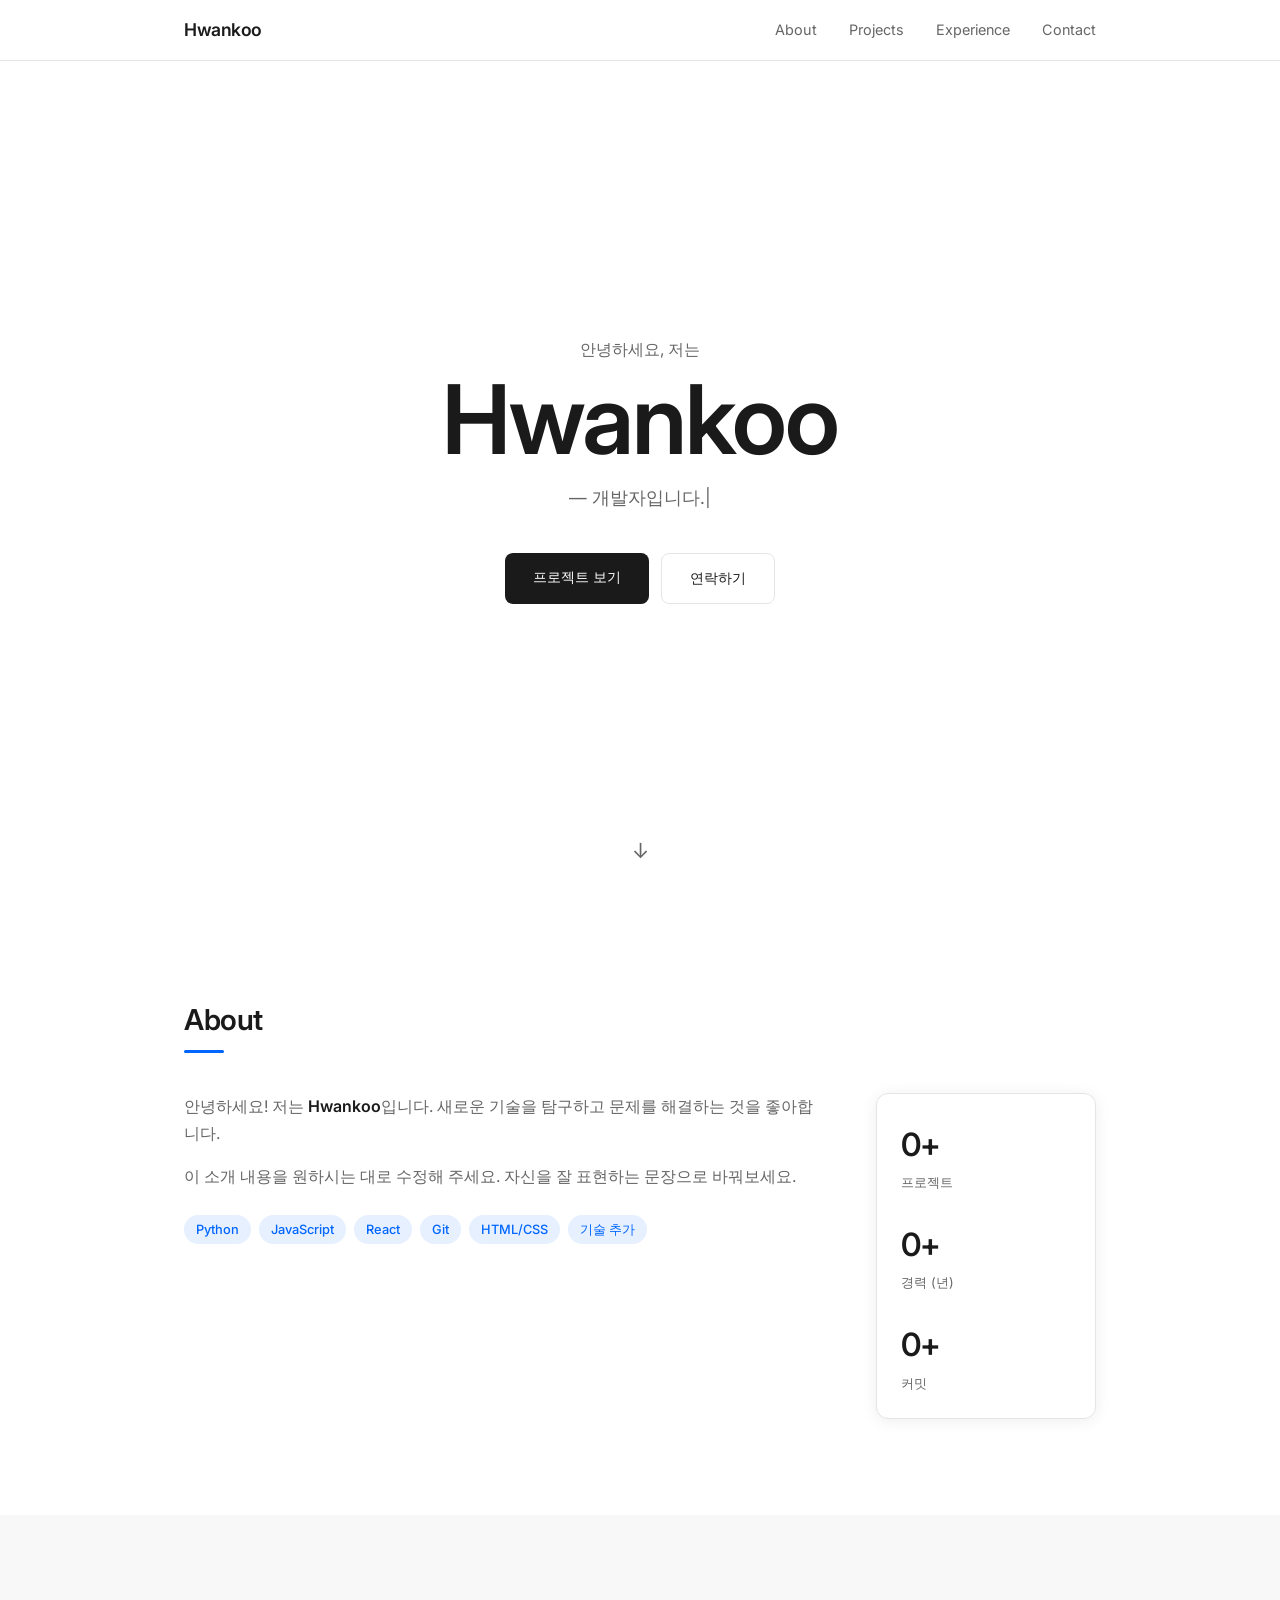
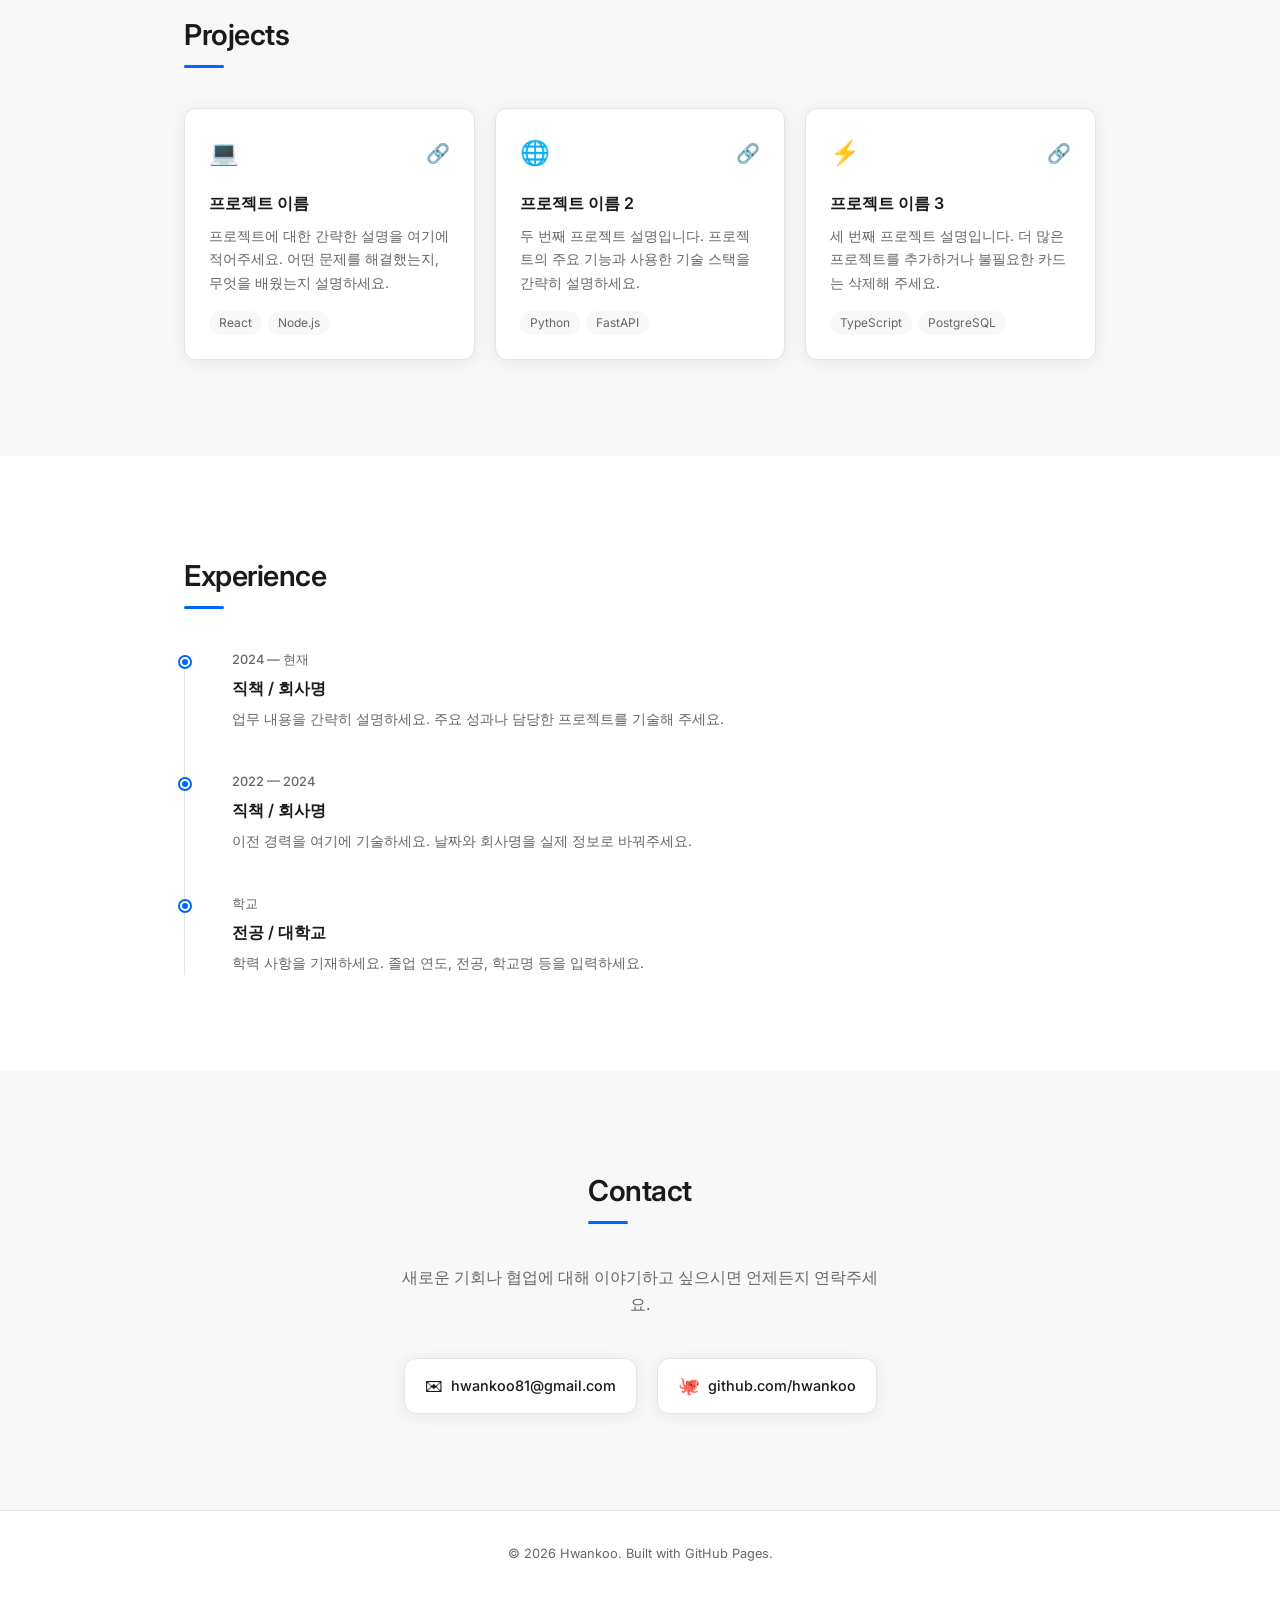
==== index.html @ 53906f9b "Add minimal portfolio homepage Personal portfolio site with About, Projects, Experience, and Contact" ====
<!DOCTYPE html>
<html lang="ko">
<head>
  <meta charset="UTF-8" />
  <meta name="viewport" content="width=device-width, initial-scale=1.0" />
  <title>Hwankoo — Portfolio</title>
  <link rel="preconnect" href="https://fonts.googleapis.com" />
  <link rel="preconnect" href="https://fonts.gstatic.com" crossorigin />
  <link href="https://fonts.googleapis.com/css2?family=Inter:wght@300;400;500;600&display=swap" rel="stylesheet" />
  <link rel="stylesheet" href="style.css" />
</head>
<body>

  <!-- Navigation -->
  <nav>
    <div class="nav-inner">
      <a href="#" class="logo">Hwankoo</a>
      <ul class="nav-links">
        <li><a href="#about">About</a></li>
        <li><a href="#projects">Projects</a></li>
        <li><a href="#experience">Experience</a></li>
        <li><a href="#contact">Contact</a></li>
      </ul>
      <button class="nav-toggle" aria-label="메뉴 열기">&#9776;</button>
    </div>
  </nav>

  <!-- Hero -->
  <section class="hero" id="home">
    <div class="hero-content">
      <p class="hero-greeting">안녕하세요, 저는</p>
      <h1>Hwankoo</h1>
      <p class="hero-tagline">— <span id="typed"></span><span class="cursor">|</span></p>
      <div class="hero-cta">
        <a href="#projects" class="btn-primary">프로젝트 보기</a>
        <a href="#contact" class="btn-outline">연락하기</a>
      </div>
    </div>
    <div class="hero-scroll">↓</div>
  </section>

  <!-- About -->
  <section id="about">
    <div class="container">
      <h2 class="section-title">About</h2>
      <div class="about-grid">
        <div class="about-text">
          <p>안녕하세요! 저는 <strong>Hwankoo</strong>입니다. 새로운 기술을 탐구하고 문제를 해결하는 것을 좋아합니다.</p>
          <p>이 소개 내용을 원하시는 대로 수정해 주세요. 자신을 잘 표현하는 문장으로 바꿔보세요.</p>
          <div class="skills">
            <span class="skill-tag">Python</span>
            <span class="skill-tag">JavaScript</span>
            <span class="skill-tag">React</span>
            <span class="skill-tag">Git</span>
            <span class="skill-tag">HTML/CSS</span>
            <span class="skill-tag">기술 추가</span>
          </div>
        </div>
        <div class="about-card">
          <div class="stat"><span class="stat-number">0+</span><span class="stat-label">프로젝트</span></div>
          <div class="stat"><span class="stat-number">0+</span><span class="stat-label">경력 (년)</span></div>
          <div class="stat"><span class="stat-number">0+</span><span class="stat-label">커밋</span></div>
        </div>
      </div>
    </div>
  </section>

  <!-- Projects -->
  <section id="projects" class="section-alt">
    <div class="container">
      <h2 class="section-title">Projects</h2>
      <div class="projects-grid">

        <article class="project-card">
          <div class="project-header">
            <span class="project-icon">&#128187;</span>
            <div class="project-links">
              <a href="#" title="GitHub">&#128279;</a>
            </div>
          </div>
          <h3>프로젝트 이름</h3>
          <p>프로젝트에 대한 간략한 설명을 여기에 적어주세요. 어떤 문제를 해결했는지, 무엇을 배웠는지 설명하세요.</p>
          <div class="project-tags">
            <span>React</span>
            <span>Node.js</span>
          </div>
        </article>

        <article class="project-card">
          <div class="project-header">
            <span class="project-icon">&#127760;</span>
            <div class="project-links">
              <a href="#" title="GitHub">&#128279;</a>
            </div>
          </div>
          <h3>프로젝트 이름 2</h3>
          <p>두 번째 프로젝트 설명입니다. 프로젝트의 주요 기능과 사용한 기술 스택을 간략히 설명하세요.</p>
          <div class="project-tags">
            <span>Python</span>
            <span>FastAPI</span>
          </div>
        </article>

        <article class="project-card">
          <div class="project-header">
            <span class="project-icon">&#9889;</span>
            <div class="project-links">
              <a href="#" title="GitHub">&#128279;</a>
            </div>
          </div>
          <h3>프로젝트 이름 3</h3>
          <p>세 번째 프로젝트 설명입니다. 더 많은 프로젝트를 추가하거나 불필요한 카드는 삭제해 주세요.</p>
          <div class="project-tags">
            <span>TypeScript</span>
            <span>PostgreSQL</span>
          </div>
        </article>

      </div>
    </div>
  </section>

  <!-- Experience -->
  <section id="experience">
    <div class="container">
      <h2 class="section-title">Experience</h2>
      <div class="timeline">

        <div class="timeline-item">
          <div class="timeline-dot"></div>
          <div class="timeline-content">
            <span class="timeline-date">2024 — 현재</span>
            <h3>직책 / 회사명</h3>
            <p>업무 내용을 간략히 설명하세요. 주요 성과나 담당한 프로젝트를 기술해 주세요.</p>
          </div>
        </div>

        <div class="timeline-item">
          <div class="timeline-dot"></div>
          <div class="timeline-content">
            <span class="timeline-date">2022 — 2024</span>
            <h3>직책 / 회사명</h3>
            <p>이전 경력을 여기에 기술하세요. 날짜와 회사명을 실제 정보로 바꿔주세요.</p>
          </div>
        </div>

        <div class="timeline-item">
          <div class="timeline-dot"></div>
          <div class="timeline-content">
            <span class="timeline-date">학교</span>
            <h3>전공 / 대학교</h3>
            <p>학력 사항을 기재하세요. 졸업 연도, 전공, 학교명 등을 입력하세요.</p>
          </div>
        </div>

      </div>
    </div>
  </section>

  <!-- Contact -->
  <section id="contact" class="section-alt">
    <div class="container contact-container">
      <h2 class="section-title">Contact</h2>
      <p class="contact-desc">새로운 기회나 협업에 대해 이야기하고 싶으시면 언제든지 연락주세요.</p>
      <div class="contact-links">
        <a href="mailto:hwankoo81@gmail.com" class="contact-item">
          <span class="contact-icon">&#9993;</span>
          <span>hwankoo81@gmail.com</span>
        </a>
        <a href="https://github.com/hwankoo" target="_blank" rel="noopener" class="contact-item">
          <span class="contact-icon">&#128025;</span>
          <span>github.com/hwankoo</span>
        </a>
      </div>
    </div>
  </section>

  <footer>
    <p>© 2026 Hwankoo. Built with GitHub Pages.</p>
  </footer>

  <script src="app.js"></script>
</body>
</html>
---- style.css ----
*, *::before, *::after {
  box-sizing: border-box;
  margin: 0;
  padding: 0;
}

:root {
  --bg: #ffffff;
  --bg-alt: #f8f8f8;
  --text: #1a1a1a;
  --text-muted: #666;
  --accent: #0066ff;
  --accent-light: #e6f0ff;
  --border: #e5e5e5;
  --card-bg: #ffffff;
  --radius: 12px;
  --shadow: 0 2px 16px rgba(0,0,0,0.07);
  --transition: 0.2s ease;
}

html {
  scroll-behavior: smooth;
}

body {
  font-family: 'Inter', -apple-system, BlinkMacSystemFont, sans-serif;
  background: var(--bg);
  color: var(--text);
  line-height: 1.7;
  font-size: 16px;
}

a {
  color: var(--accent);
  text-decoration: none;
  transition: opacity var(--transition);
}

a:hover {
  opacity: 0.75;
}

.container {
  max-width: 960px;
  margin: 0 auto;
  padding: 0 24px;
}

/* --- Nav --- */
nav {
  position: fixed;
  top: 0;
  left: 0;
  right: 0;
  z-index: 100;
  background: rgba(255,255,255,0.9);
  backdrop-filter: blur(12px);
  border-bottom: 1px solid var(--border);
}

.nav-inner {
  max-width: 960px;
  margin: 0 auto;
  padding: 0 24px;
  height: 60px;
  display: flex;
  align-items: center;
  justify-content: space-between;
}

.logo {
  font-weight: 600;
  font-size: 1.1rem;
  color: var(--text);
  letter-spacing: -0.5px;
}

.nav-links {
  display: flex;
  list-style: none;
  gap: 32px;
}

.nav-links a {
  color: var(--text-muted);
  font-size: 0.9rem;
  font-weight: 400;
}

.nav-links a:hover {
  color: var(--text);
  opacity: 1;
}

.nav-toggle {
  display: none;
  background: none;
  border: none;
  font-size: 1.4rem;
  cursor: pointer;
  color: var(--text);
}

/* --- Hero --- */
.hero {
  min-height: 100vh;
  display: flex;
  flex-direction: column;
  align-items: center;
  justify-content: center;
  text-align: center;
  padding: 80px 24px 40px;
  position: relative;
}

.hero-greeting {
  color: var(--text-muted);
  font-size: 1rem;
  margin-bottom: 8px;
}

.hero h1 {
  font-size: clamp(3rem, 8vw, 6rem);
  font-weight: 600;
  letter-spacing: -2px;
  line-height: 1;
  margin-bottom: 16px;
}

.hero-tagline {
  font-size: 1.1rem;
  color: var(--text-muted);
  margin-bottom: 40px;
  min-height: 1.7em;
}

.cursor {
  animation: blink 1s step-end infinite;
}

@keyframes blink {
  50% { opacity: 0; }
}

.hero-cta {
  display: flex;
  gap: 12px;
  justify-content: center;
  flex-wrap: wrap;
}

.btn-primary {
  background: var(--text);
  color: #fff;
  padding: 12px 28px;
  border-radius: 8px;
  font-size: 0.9rem;
  font-weight: 500;
  transition: background var(--transition);
}

.btn-primary:hover {
  background: #333;
  opacity: 1;
}

.btn-outline {
  border: 1.5px solid var(--border);
  color: var(--text);
  padding: 12px 28px;
  border-radius: 8px;
  font-size: 0.9rem;
  font-weight: 500;
  transition: border-color var(--transition);
}

.btn-outline:hover {
  border-color: var(--text);
  opacity: 1;
}

.hero-scroll {
  position: absolute;
  bottom: 32px;
  font-size: 1.3rem;
  color: var(--text-muted);
  animation: float 2s ease-in-out infinite;
}

@keyframes float {
  0%, 100% { transform: translateY(0); }
  50% { transform: translateY(6px); }
}

/* --- Sections --- */
section {
  padding: 96px 0;
}

.section-alt {
  background: var(--bg-alt);
}

.section-title {
  font-size: 1.8rem;
  font-weight: 600;
  letter-spacing: -0.5px;
  margin-bottom: 48px;
  position: relative;
  display: inline-block;
}

.section-title::after {
  content: '';
  position: absolute;
  bottom: -8px;
  left: 0;
  width: 40px;
  height: 3px;
  background: var(--accent);
  border-radius: 2px;
}

/* --- About --- */
.about-grid {
  display: grid;
  grid-template-columns: 1fr 220px;
  gap: 48px;
  align-items: start;
}

.about-text p {
  color: var(--text-muted);
  margin-bottom: 16px;
}

.about-text p strong {
  color: var(--text);
  font-weight: 600;
}

.skills {
  display: flex;
  flex-wrap: wrap;
  gap: 8px;
  margin-top: 24px;
}

.skill-tag {
  background: var(--accent-light);
  color: var(--accent);
  padding: 4px 12px;
  border-radius: 100px;
  font-size: 0.8rem;
  font-weight: 500;
}

.about-card {
  background: var(--card-bg);
  border: 1px solid var(--border);
  border-radius: var(--radius);
  padding: 24px;
  display: flex;
  flex-direction: column;
  gap: 24px;
  box-shadow: var(--shadow);
}

.stat {
  display: flex;
  flex-direction: column;
}

.stat-number {
  font-size: 2rem;
  font-weight: 600;
  letter-spacing: -1px;
}

.stat-label {
  font-size: 0.8rem;
  color: var(--text-muted);
}

/* --- Projects --- */
.projects-grid {
  display: grid;
  grid-template-columns: repeat(auto-fill, minmax(280px, 1fr));
  gap: 20px;
}

.project-card {
  background: var(--card-bg);
  border: 1px solid var(--border);
  border-radius: var(--radius);
  padding: 24px;
  box-shadow: var(--shadow);
  transition: transform var(--transition), box-shadow var(--transition);
}

.project-card:hover {
  transform: translateY(-3px);
  box-shadow: 0 8px 32px rgba(0,0,0,0.1);
}

.project-header {
  display: flex;
  justify-content: space-between;
  align-items: center;
  margin-bottom: 16px;
}

.project-icon {
  font-size: 1.5rem;
}

.project-links a {
  font-size: 1.2rem;
}

.project-card h3 {
  font-size: 1rem;
  font-weight: 600;
  margin-bottom: 8px;
}

.project-card p {
  font-size: 0.85rem;
  color: var(--text-muted);
  margin-bottom: 16px;
}

.project-tags {
  display: flex;
  flex-wrap: wrap;
  gap: 6px;
}

.project-tags span {
  background: var(--bg-alt);
  color: var(--text-muted);
  padding: 2px 10px;
  border-radius: 100px;
  font-size: 0.75rem;
}

/* --- Timeline --- */
.timeline {
  position: relative;
  padding-left: 24px;
}

.timeline::before {
  content: '';
  position: absolute;
  left: 0;
  top: 8px;
  bottom: 0;
  width: 1px;
  background: var(--border);
}

.timeline-item {
  position: relative;
  padding-bottom: 40px;
  padding-left: 24px;
}

.timeline-item:last-child {
  padding-bottom: 0;
}

.timeline-dot {
  position: absolute;
  left: -28px;
  top: 8px;
  width: 10px;
  height: 10px;
  border-radius: 50%;
  background: var(--accent);
  border: 2px solid var(--bg);
  box-shadow: 0 0 0 2px var(--accent);
}

.timeline-date {
  font-size: 0.8rem;
  color: var(--text-muted);
  font-weight: 500;
  display: block;
  margin-bottom: 4px;
}

.timeline-content h3 {
  font-size: 1rem;
  font-weight: 600;
  margin-bottom: 6px;
}

.timeline-content p {
  font-size: 0.85rem;
  color: var(--text-muted);
}

/* --- Contact --- */
.contact-container {
  text-align: center;
}

.contact-desc {
  color: var(--text-muted);
  max-width: 480px;
  margin: 0 auto 40px;
}

.contact-links {
  display: flex;
  justify-content: center;
  gap: 20px;
  flex-wrap: wrap;
}

.contact-item {
  display: flex;
  align-items: center;
  gap: 8px;
  color: var(--text);
  background: var(--card-bg);
  border: 1px solid var(--border);
  padding: 12px 20px;
  border-radius: var(--radius);
  font-size: 0.9rem;
  font-weight: 500;
  box-shadow: var(--shadow);
  transition: transform var(--transition);
}

.contact-item:hover {
  transform: translateY(-2px);
  opacity: 1;
}

.contact-icon {
  font-size: 1.1rem;
}

/* --- Footer --- */
footer {
  text-align: center;
  padding: 32px 24px;
  font-size: 0.8rem;
  color: var(--text-muted);
  border-top: 1px solid var(--border);
}

/* --- Scroll reveal --- */
.reveal {
  opacity: 0;
  transform: translateY(20px);
  transition: opacity 0.5s ease, transform 0.5s ease;
}

.reveal.visible {
  opacity: 1;
  transform: translateY(0);
}

/* --- Responsive --- */
@media (max-width: 680px) {
  .about-grid {
    grid-template-columns: 1fr;
  }

  .about-card {
    flex-direction: row;
    justify-content: space-around;
  }

  .nav-links {
    display: none;
    position: absolute;
    top: 60px;
    left: 0;
    right: 0;
    background: var(--bg);
    border-bottom: 1px solid var(--border);
    flex-direction: column;
    padding: 16px 24px;
    gap: 16px;
  }

  .nav-links.open {
    display: flex;
  }

  .nav-toggle {
    display: block;
  }
}
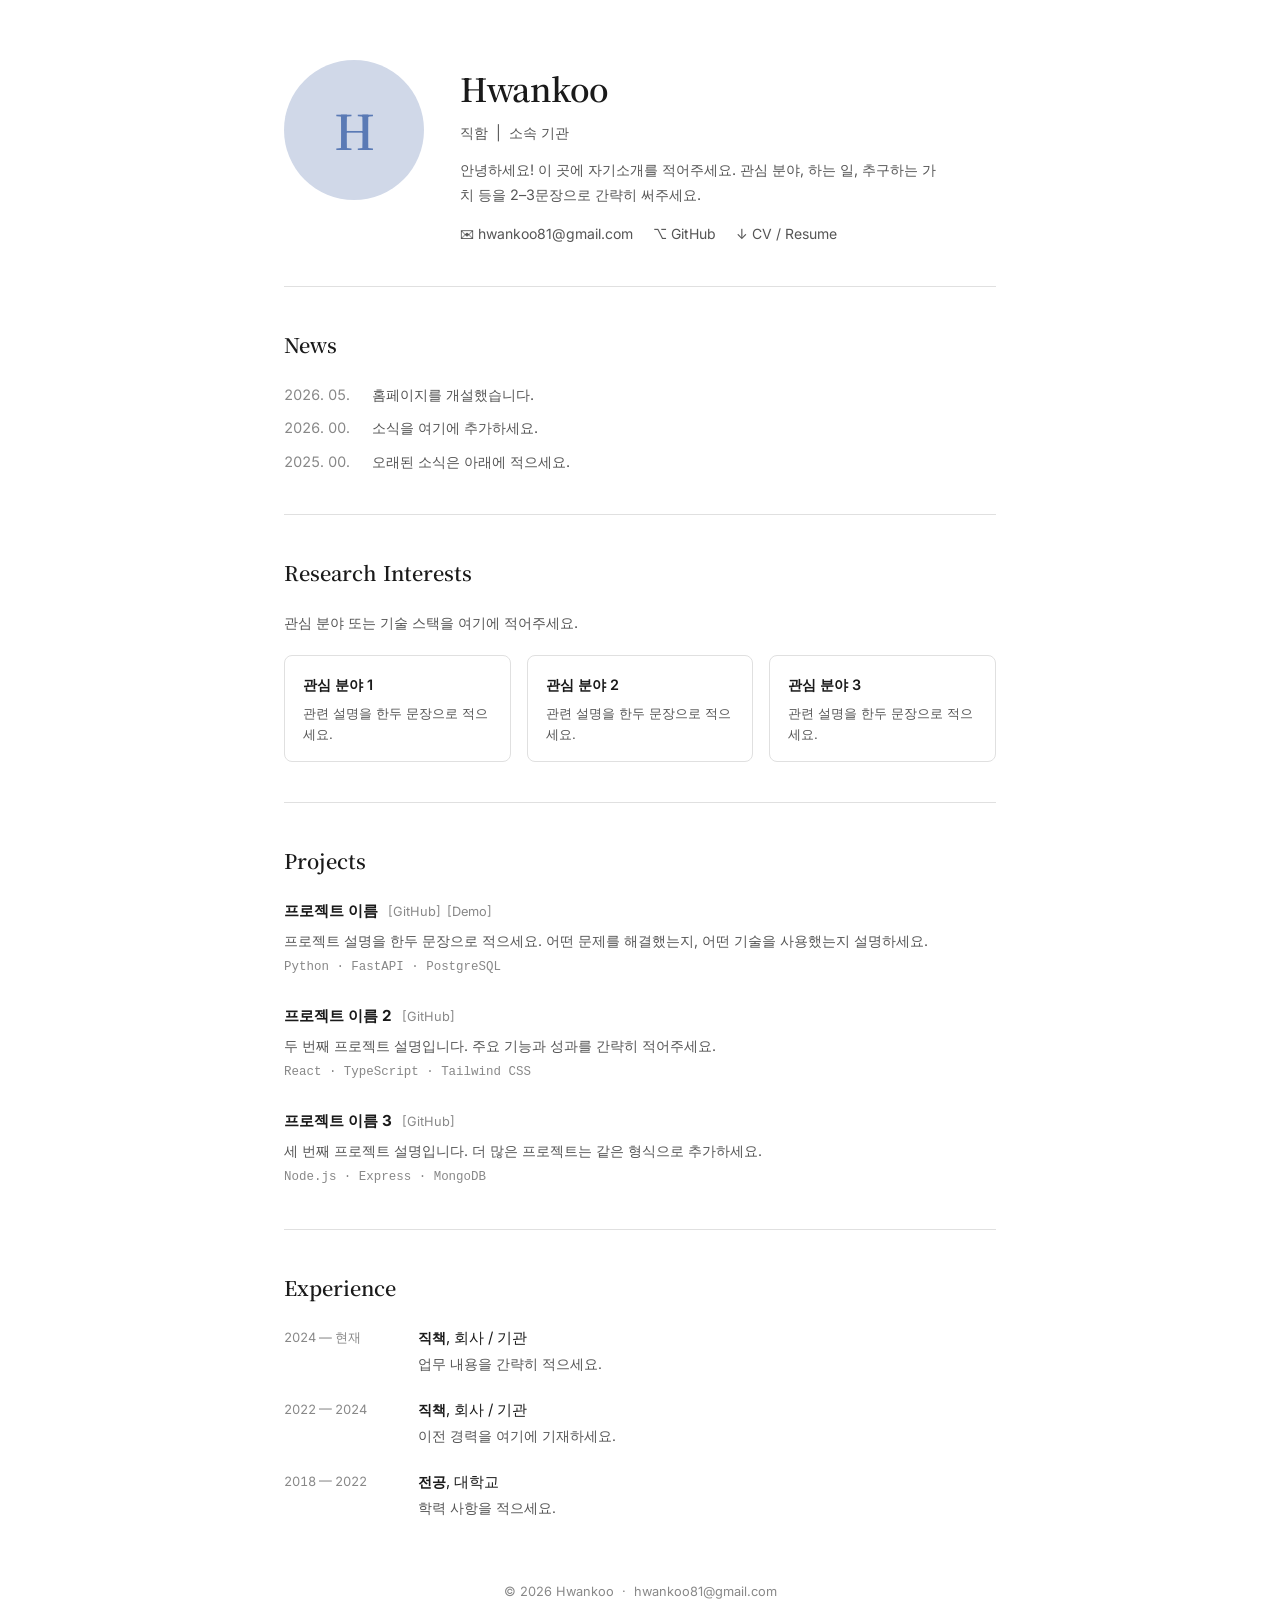
==== commit 6db4092a: "Redesign to academic-style minimal layout Replaces hero/card layout with a clean, content-focused ac" ====
--- a/index.html
+++ b/index.html
@@ -3,182 +3,146 @@
 <head>
   <meta charset="UTF-8" />
   <meta name="viewport" content="width=device-width, initial-scale=1.0" />
-  <title>Hwankoo — Portfolio</title>
+  <title>Hwankoo</title>
   <link rel="preconnect" href="https://fonts.googleapis.com" />
   <link rel="preconnect" href="https://fonts.gstatic.com" crossorigin />
-  <link href="https://fonts.googleapis.com/css2?family=Inter:wght@300;400;500;600&display=swap" rel="stylesheet" />
+  <link href="https://fonts.googleapis.com/css2?family=Noto+Serif+KR:wght@400;600&family=Inter:wght@300;400;500&display=swap" rel="stylesheet" />
   <link rel="stylesheet" href="style.css" />
 </head>
 <body>
+  <div class="page">
 
-  <!-- Navigation -->
-  <nav>
-    <div class="nav-inner">
-      <a href="#" class="logo">Hwankoo</a>
-      <ul class="nav-links">
-        <li><a href="#about">About</a></li>
-        <li><a href="#projects">Projects</a></li>
-        <li><a href="#experience">Experience</a></li>
-        <li><a href="#contact">Contact</a></li>
+    <!-- ── Profile ── -->
+    <header class="profile">
+      <div class="profile-photo-wrap">
+        <div class="profile-photo-placeholder">H</div>
+        <!-- 사진 있으면 아래 줄 주석 해제 후 photo.jpg 교체 -->
+        <!-- <img src="photo.jpg" alt="Hwankoo" class="profile-photo" /> -->
+      </div>
+
+      <div class="profile-info">
+        <h1>Hwankoo</h1>
+        <p class="profile-title">직함 &nbsp;|&nbsp; 소속 기관</p>
+        <p class="profile-bio">
+          안녕하세요! 이 곳에 자기소개를 적어주세요.
+          관심 분야, 하는 일, 추구하는 가치 등을 2–3문장으로 간략히 써주세요.
+        </p>
+        <ul class="profile-links">
+          <li><a href="mailto:hwankoo81@gmail.com">✉ hwankoo81@gmail.com</a></li>
+          <li><a href="https://github.com/hwankoo" target="_blank" rel="noopener">⌥ GitHub</a></li>
+          <li><a href="#" target="_blank" rel="noopener">↓ CV / Resume</a></li>
+        </ul>
+      </div>
+    </header>
+
+    <hr />
+
+    <!-- ── News ── -->
+    <section>
+      <h2>News</h2>
+      <ul class="news-list">
+        <li><span class="date">2026. 05.</span> 홈페이지를 개설했습니다.</li>
+        <li><span class="date">2026. 00.</span> 소식을 여기에 추가하세요.</li>
+        <li><span class="date">2025. 00.</span> 오래된 소식은 아래에 적으세요.</li>
       </ul>
-      <button class="nav-toggle" aria-label="메뉴 열기">&#9776;</button>
-    </div>
-  </nav>
+    </section>
 
-  <!-- Hero -->
-  <section class="hero" id="home">
-    <div class="hero-content">
-      <p class="hero-greeting">안녕하세요, 저는</p>
-      <h1>Hwankoo</h1>
-      <p class="hero-tagline">— <span id="typed"></span><span class="cursor">|</span></p>
-      <div class="hero-cta">
-        <a href="#projects" class="btn-primary">프로젝트 보기</a>
-        <a href="#contact" class="btn-outline">연락하기</a>
-      </div>
-    </div>
-    <div class="hero-scroll">↓</div>
-  </section>
+    <hr />
 
-  <!-- About -->
-  <section id="about">
-    <div class="container">
-      <h2 class="section-title">About</h2>
-      <div class="about-grid">
-        <div class="about-text">
-          <p>안녕하세요! 저는 <strong>Hwankoo</strong>입니다. 새로운 기술을 탐구하고 문제를 해결하는 것을 좋아합니다.</p>
-          <p>이 소개 내용을 원하시는 대로 수정해 주세요. 자신을 잘 표현하는 문장으로 바꿔보세요.</p>
-          <div class="skills">
-            <span class="skill-tag">Python</span>
-            <span class="skill-tag">JavaScript</span>
-            <span class="skill-tag">React</span>
-            <span class="skill-tag">Git</span>
-            <span class="skill-tag">HTML/CSS</span>
-            <span class="skill-tag">기술 추가</span>
-          </div>
+    <!-- ── Research / Skills ── -->
+    <section>
+      <h2>Research Interests</h2>
+      <p class="section-desc">관심 분야 또는 기술 스택을 여기에 적어주세요.</p>
+      <div class="interest-grid">
+        <div class="interest-card">
+          <h3>관심 분야 1</h3>
+          <p>관련 설명을 한두 문장으로 적으세요.</p>
         </div>
-        <div class="about-card">
-          <div class="stat"><span class="stat-number">0+</span><span class="stat-label">프로젝트</span></div>
-          <div class="stat"><span class="stat-number">0+</span><span class="stat-label">경력 (년)</span></div>
-          <div class="stat"><span class="stat-number">0+</span><span class="stat-label">커밋</span></div>
+        <div class="interest-card">
+          <h3>관심 분야 2</h3>
+          <p>관련 설명을 한두 문장으로 적으세요.</p>
+        </div>
+        <div class="interest-card">
+          <h3>관심 분야 3</h3>
+          <p>관련 설명을 한두 문장으로 적으세요.</p>
         </div>
       </div>
-    </div>
-  </section>
+    </section>
 
-  <!-- Projects -->
-  <section id="projects" class="section-alt">
-    <div class="container">
-      <h2 class="section-title">Projects</h2>
-      <div class="projects-grid">
+    <hr />
 
-        <article class="project-card">
-          <div class="project-header">
-            <span class="project-icon">&#128187;</span>
-            <div class="project-links">
-              <a href="#" title="GitHub">&#128279;</a>
-            </div>
+    <!-- ── Projects ── -->
+    <section>
+      <h2>Projects</h2>
+      <ul class="project-list">
+        <li>
+          <div class="proj-title">
+            <strong>프로젝트 이름</strong>
+            <span class="proj-links">
+              <a href="#" target="_blank" rel="noopener">[GitHub]</a>
+              <a href="#" target="_blank" rel="noopener">[Demo]</a>
+            </span>
           </div>
-          <h3>프로젝트 이름</h3>
-          <p>프로젝트에 대한 간략한 설명을 여기에 적어주세요. 어떤 문제를 해결했는지, 무엇을 배웠는지 설명하세요.</p>
-          <div class="project-tags">
-            <span>React</span>
-            <span>Node.js</span>
+          <p>프로젝트 설명을 한두 문장으로 적으세요. 어떤 문제를 해결했는지, 어떤 기술을 사용했는지 설명하세요.</p>
+          <p class="proj-stack">Python · FastAPI · PostgreSQL</p>
+        </li>
+        <li>
+          <div class="proj-title">
+            <strong>프로젝트 이름 2</strong>
+            <span class="proj-links">
+              <a href="#" target="_blank" rel="noopener">[GitHub]</a>
+            </span>
           </div>
-        </article>
+          <p>두 번째 프로젝트 설명입니다. 주요 기능과 성과를 간략히 적어주세요.</p>
+          <p class="proj-stack">React · TypeScript · Tailwind CSS</p>
+        </li>
+        <li>
+          <div class="proj-title">
+            <strong>프로젝트 이름 3</strong>
+            <span class="proj-links">
+              <a href="#" target="_blank" rel="noopener">[GitHub]</a>
+            </span>
+          </div>
+          <p>세 번째 프로젝트 설명입니다. 더 많은 프로젝트는 같은 형식으로 추가하세요.</p>
+          <p class="proj-stack">Node.js · Express · MongoDB</p>
+        </li>
+      </ul>
+    </section>
 
-        <article class="project-card">
-          <div class="project-header">
-            <span class="project-icon">&#127760;</span>
-            <div class="project-links">
-              <a href="#" title="GitHub">&#128279;</a>
-            </div>
+    <hr />
+
+    <!-- ── Experience ── -->
+    <section>
+      <h2>Experience</h2>
+      <ul class="exp-list">
+        <li>
+          <span class="exp-date">2024 — 현재</span>
+          <div>
+            <strong>직책</strong>, 회사 / 기관
+            <p>업무 내용을 간략히 적으세요.</p>
           </div>
-          <h3>프로젝트 이름 2</h3>
-          <p>두 번째 프로젝트 설명입니다. 프로젝트의 주요 기능과 사용한 기술 스택을 간략히 설명하세요.</p>
-          <div class="project-tags">
-            <span>Python</span>
-            <span>FastAPI</span>
+        </li>
+        <li>
+          <span class="exp-date">2022 — 2024</span>
+          <div>
+            <strong>직책</strong>, 회사 / 기관
+            <p>이전 경력을 여기에 기재하세요.</p>
           </div>
-        </article>
+        </li>
+        <li>
+          <span class="exp-date">2018 — 2022</span>
+          <div>
+            <strong>전공</strong>, 대학교
+            <p>학력 사항을 적으세요.</p>
+          </div>
+        </li>
+      </ul>
+    </section>
 
-        <article class="project-card">
-          <div class="project-header">
-            <span class="project-icon">&#9889;</span>
-            <div class="project-links">
-              <a href="#" title="GitHub">&#128279;</a>
-            </div>
-          </div>
-          <h3>프로젝트 이름 3</h3>
-          <p>세 번째 프로젝트 설명입니다. 더 많은 프로젝트를 추가하거나 불필요한 카드는 삭제해 주세요.</p>
-          <div class="project-tags">
-            <span>TypeScript</span>
-            <span>PostgreSQL</span>
-          </div>
-        </article>
+    <footer>
+      <p>© 2026 Hwankoo &nbsp;·&nbsp; <a href="mailto:hwankoo81@gmail.com">hwankoo81@gmail.com</a></p>
+    </footer>
 
-      </div>
-    </div>
-  </section>
-
-  <!-- Experience -->
-  <section id="experience">
-    <div class="container">
-      <h2 class="section-title">Experience</h2>
-      <div class="timeline">
-
-        <div class="timeline-item">
-          <div class="timeline-dot"></div>
-          <div class="timeline-content">
-            <span class="timeline-date">2024 — 현재</span>
-            <h3>직책 / 회사명</h3>
-            <p>업무 내용을 간략히 설명하세요. 주요 성과나 담당한 프로젝트를 기술해 주세요.</p>
-          </div>
-        </div>
-
-        <div class="timeline-item">
-          <div class="timeline-dot"></div>
-          <div class="timeline-content">
-            <span class="timeline-date">2022 — 2024</span>
-            <h3>직책 / 회사명</h3>
-            <p>이전 경력을 여기에 기술하세요. 날짜와 회사명을 실제 정보로 바꿔주세요.</p>
-          </div>
-        </div>
-
-        <div class="timeline-item">
-          <div class="timeline-dot"></div>
-          <div class="timeline-content">
-            <span class="timeline-date">학교</span>
-            <h3>전공 / 대학교</h3>
-            <p>학력 사항을 기재하세요. 졸업 연도, 전공, 학교명 등을 입력하세요.</p>
-          </div>
-        </div>
-
-      </div>
-    </div>
-  </section>
-
-  <!-- Contact -->
-  <section id="contact" class="section-alt">
-    <div class="container contact-container">
-      <h2 class="section-title">Contact</h2>
-      <p class="contact-desc">새로운 기회나 협업에 대해 이야기하고 싶으시면 언제든지 연락주세요.</p>
-      <div class="contact-links">
-        <a href="mailto:hwankoo81@gmail.com" class="contact-item">
-          <span class="contact-icon">&#9993;</span>
-          <span>hwankoo81@gmail.com</span>
-        </a>
-        <a href="https://github.com/hwankoo" target="_blank" rel="noopener" class="contact-item">
-          <span class="contact-icon">&#128025;</span>
-          <span>github.com/hwankoo</span>
-        </a>
-      </div>
-    </div>
-  </section>
-
-  <footer>
-    <p>© 2026 Hwankoo. Built with GitHub Pages.</p>
-  </footer>
-
-  <script src="app.js"></script>
+  </div>
 </body>
 </html>
--- a/style.css
+++ b/style.css
@@ -5,17 +5,12 @@
 }
 
 :root {
+  --text: #1a1a1a;
+  --text-muted: #555;
+  --text-light: #888;
+  --accent: #1a56db;
+  --border: #e0e0e0;
   --bg: #ffffff;
-  --bg-alt: #f8f8f8;
-  --text: #1a1a1a;
-  --text-muted: #666;
-  --accent: #0066ff;
-  --accent-light: #e6f0ff;
-  --border: #e5e5e5;
-  --card-bg: #ffffff;
-  --radius: 12px;
-  --shadow: 0 2px 16px rgba(0,0,0,0.07);
-  --transition: 0.2s ease;
 }
 
 html {
@@ -23,476 +18,284 @@
 }
 
 body {
-  font-family: 'Inter', -apple-system, BlinkMacSystemFont, sans-serif;
+  font-family: 'Inter', -apple-system, BlinkMacSystemFont, 'Segoe UI', sans-serif;
   background: var(--bg);
   color: var(--text);
-  line-height: 1.7;
-  font-size: 16px;
+  font-size: 15px;
+  line-height: 1.75;
 }
 
 a {
   color: var(--accent);
   text-decoration: none;
-  transition: opacity var(--transition);
 }
 
 a:hover {
-  opacity: 0.75;
-}
-
-.container {
-  max-width: 960px;
+  text-decoration: underline;
+}
+
+/* ── Page wrapper ── */
+.page {
+  max-width: 760px;
   margin: 0 auto;
-  padding: 0 24px;
-}
-
-/* --- Nav --- */
-nav {
-  position: fixed;
-  top: 0;
-  left: 0;
-  right: 0;
-  z-index: 100;
-  background: rgba(255,255,255,0.9);
-  backdrop-filter: blur(12px);
-  border-bottom: 1px solid var(--border);
-}
-
-.nav-inner {
-  max-width: 960px;
-  margin: 0 auto;
-  padding: 0 24px;
-  height: 60px;
-  display: flex;
-  align-items: center;
-  justify-content: space-between;
-}
-
-.logo {
+  padding: 60px 24px 80px;
+}
+
+hr {
+  border: none;
+  border-top: 1px solid var(--border);
+  margin: 40px 0;
+}
+
+/* ── Section titles ── */
+section h2 {
+  font-family: 'Noto Serif KR', Georgia, serif;
+  font-size: 1.25rem;
   font-weight: 600;
-  font-size: 1.1rem;
+  margin-bottom: 20px;
   color: var(--text);
-  letter-spacing: -0.5px;
-}
-
-.nav-links {
-  display: flex;
-  list-style: none;
-  gap: 32px;
-}
-
-.nav-links a {
-  color: var(--text-muted);
-  font-size: 0.9rem;
-  font-weight: 400;
-}
-
-.nav-links a:hover {
-  color: var(--text);
-  opacity: 1;
-}
-
-.nav-toggle {
-  display: none;
-  background: none;
-  border: none;
-  font-size: 1.4rem;
-  cursor: pointer;
-  color: var(--text);
-}
-
-/* --- Hero --- */
-.hero {
-  min-height: 100vh;
-  display: flex;
-  flex-direction: column;
+}
+
+/* ── Profile ── */
+.profile {
+  display: flex;
+  gap: 36px;
+  align-items: flex-start;
+  margin-bottom: 40px;
+}
+
+.profile-photo-wrap {
+  flex-shrink: 0;
+}
+
+.profile-photo-placeholder {
+  width: 140px;
+  height: 140px;
+  border-radius: 50%;
+  background: #d0d8e8;
+  display: flex;
   align-items: center;
   justify-content: center;
-  text-align: center;
-  padding: 80px 24px 40px;
-  position: relative;
-}
-
-.hero-greeting {
-  color: var(--text-muted);
-  font-size: 1rem;
-  margin-bottom: 8px;
-}
-
-.hero h1 {
-  font-size: clamp(3rem, 8vw, 6rem);
+  font-size: 3rem;
   font-weight: 600;
-  letter-spacing: -2px;
-  line-height: 1;
-  margin-bottom: 16px;
-}
-
-.hero-tagline {
-  font-size: 1.1rem;
-  color: var(--text-muted);
-  margin-bottom: 40px;
-  min-height: 1.7em;
-}
-
-.cursor {
-  animation: blink 1s step-end infinite;
-}
-
-@keyframes blink {
-  50% { opacity: 0; }
-}
-
-.hero-cta {
-  display: flex;
-  gap: 12px;
-  justify-content: center;
-  flex-wrap: wrap;
-}
-
-.btn-primary {
-  background: var(--text);
-  color: #fff;
-  padding: 12px 28px;
-  border-radius: 8px;
-  font-size: 0.9rem;
-  font-weight: 500;
-  transition: background var(--transition);
-}
-
-.btn-primary:hover {
-  background: #333;
-  opacity: 1;
-}
-
-.btn-outline {
-  border: 1.5px solid var(--border);
-  color: var(--text);
-  padding: 12px 28px;
-  border-radius: 8px;
-  font-size: 0.9rem;
-  font-weight: 500;
-  transition: border-color var(--transition);
-}
-
-.btn-outline:hover {
-  border-color: var(--text);
-  opacity: 1;
-}
-
-.hero-scroll {
-  position: absolute;
-  bottom: 32px;
-  font-size: 1.3rem;
-  color: var(--text-muted);
-  animation: float 2s ease-in-out infinite;
-}
-
-@keyframes float {
-  0%, 100% { transform: translateY(0); }
-  50% { transform: translateY(6px); }
-}
-
-/* --- Sections --- */
-section {
-  padding: 96px 0;
-}
-
-.section-alt {
-  background: var(--bg-alt);
-}
-
-.section-title {
-  font-size: 1.8rem;
+  color: #5a7ab5;
+  font-family: 'Noto Serif KR', serif;
+}
+
+.profile-photo {
+  width: 140px;
+  height: 140px;
+  border-radius: 50%;
+  object-fit: cover;
+}
+
+.profile-info h1 {
+  font-family: 'Noto Serif KR', Georgia, serif;
+  font-size: 2rem;
   font-weight: 600;
   letter-spacing: -0.5px;
-  margin-bottom: 48px;
-  position: relative;
-  display: inline-block;
-}
-
-.section-title::after {
-  content: '';
-  position: absolute;
-  bottom: -8px;
-  left: 0;
-  width: 40px;
-  height: 3px;
-  background: var(--accent);
-  border-radius: 2px;
-}
-
-/* --- About --- */
-.about-grid {
+  margin-bottom: 4px;
+}
+
+.profile-title {
+  color: var(--text-muted);
+  font-size: 0.9rem;
+  margin-bottom: 12px;
+}
+
+.profile-bio {
+  color: var(--text-muted);
+  font-size: 0.9rem;
+  margin-bottom: 14px;
+  max-width: 480px;
+}
+
+.profile-links {
+  list-style: none;
+  display: flex;
+  flex-wrap: wrap;
+  gap: 4px 20px;
+}
+
+.profile-links li {
+  font-size: 0.875rem;
+}
+
+.profile-links a {
+  color: var(--text-muted);
+}
+
+.profile-links a:hover {
+  color: var(--accent);
+  text-decoration: none;
+}
+
+/* ── News ── */
+.news-list {
+  list-style: none;
+  display: flex;
+  flex-direction: column;
+  gap: 8px;
+}
+
+.news-list li {
+  font-size: 0.9rem;
+  color: var(--text-muted);
+  display: flex;
+  gap: 16px;
+}
+
+.date {
+  flex-shrink: 0;
+  color: var(--text-light);
+  font-variant-numeric: tabular-nums;
+  min-width: 72px;
+}
+
+/* ── Research Interests ── */
+.section-desc {
+  color: var(--text-muted);
+  font-size: 0.9rem;
+  margin-bottom: 20px;
+}
+
+.interest-grid {
   display: grid;
-  grid-template-columns: 1fr 220px;
-  gap: 48px;
-  align-items: start;
-}
-
-.about-text p {
-  color: var(--text-muted);
-  margin-bottom: 16px;
-}
-
-.about-text p strong {
-  color: var(--text);
+  grid-template-columns: repeat(auto-fill, minmax(200px, 1fr));
+  gap: 16px;
+}
+
+.interest-card {
+  border: 1px solid var(--border);
+  border-radius: 8px;
+  padding: 16px 18px;
+}
+
+.interest-card h3 {
+  font-size: 0.9rem;
   font-weight: 600;
-}
-
-.skills {
-  display: flex;
-  flex-wrap: wrap;
-  gap: 8px;
-  margin-top: 24px;
-}
-
-.skill-tag {
-  background: var(--accent-light);
-  color: var(--accent);
-  padding: 4px 12px;
-  border-radius: 100px;
-  font-size: 0.8rem;
-  font-weight: 500;
-}
-
-.about-card {
-  background: var(--card-bg);
-  border: 1px solid var(--border);
-  border-radius: var(--radius);
-  padding: 24px;
+  margin-bottom: 6px;
+}
+
+.interest-card p {
+  font-size: 0.82rem;
+  color: var(--text-muted);
+  line-height: 1.6;
+}
+
+/* ── Projects ── */
+.project-list {
+  list-style: none;
   display: flex;
   flex-direction: column;
   gap: 24px;
-  box-shadow: var(--shadow);
-}
-
-.stat {
+}
+
+.proj-title {
+  display: flex;
+  align-items: baseline;
+  gap: 10px;
+  flex-wrap: wrap;
+  margin-bottom: 4px;
+}
+
+.proj-title strong {
+  font-size: 0.95rem;
+}
+
+.proj-links {
+  font-size: 0.8rem;
+  display: flex;
+  gap: 6px;
+}
+
+.proj-links a {
+  color: var(--text-light);
+}
+
+.project-list p {
+  font-size: 0.875rem;
+  color: var(--text-muted);
+}
+
+.proj-stack {
+  margin-top: 4px;
+  font-size: 0.78rem !important;
+  color: var(--text-light) !important;
+  font-family: 'SFMono-Regular', Consolas, monospace;
+}
+
+/* ── Experience ── */
+.exp-list {
+  list-style: none;
   display: flex;
   flex-direction: column;
-}
-
-.stat-number {
-  font-size: 2rem;
-  font-weight: 600;
-  letter-spacing: -1px;
-}
-
-.stat-label {
+  gap: 20px;
+}
+
+.exp-list li {
+  display: flex;
+  gap: 24px;
+}
+
+.exp-date {
+  flex-shrink: 0;
   font-size: 0.8rem;
-  color: var(--text-muted);
-}
-
-/* --- Projects --- */
-.projects-grid {
-  display: grid;
-  grid-template-columns: repeat(auto-fill, minmax(280px, 1fr));
-  gap: 20px;
-}
-
-.project-card {
-  background: var(--card-bg);
-  border: 1px solid var(--border);
-  border-radius: var(--radius);
-  padding: 24px;
-  box-shadow: var(--shadow);
-  transition: transform var(--transition), box-shadow var(--transition);
-}
-
-.project-card:hover {
-  transform: translateY(-3px);
-  box-shadow: 0 8px 32px rgba(0,0,0,0.1);
-}
-
-.project-header {
-  display: flex;
-  justify-content: space-between;
-  align-items: center;
-  margin-bottom: 16px;
-}
-
-.project-icon {
-  font-size: 1.5rem;
-}
-
-.project-links a {
-  font-size: 1.2rem;
-}
-
-.project-card h3 {
-  font-size: 1rem;
-  font-weight: 600;
-  margin-bottom: 8px;
-}
-
-.project-card p {
+  color: var(--text-light);
+  min-width: 110px;
+  padding-top: 2px;
+  font-variant-numeric: tabular-nums;
+}
+
+.exp-list strong {
+  font-size: 0.9rem;
+}
+
+.exp-list p {
   font-size: 0.85rem;
   color: var(--text-muted);
-  margin-bottom: 16px;
-}
-
-.project-tags {
-  display: flex;
-  flex-wrap: wrap;
-  gap: 6px;
-}
-
-.project-tags span {
-  background: var(--bg-alt);
-  color: var(--text-muted);
-  padding: 2px 10px;
-  border-radius: 100px;
-  font-size: 0.75rem;
-}
-
-/* --- Timeline --- */
-.timeline {
-  position: relative;
-  padding-left: 24px;
-}
-
-.timeline::before {
-  content: '';
-  position: absolute;
-  left: 0;
-  top: 8px;
-  bottom: 0;
-  width: 1px;
-  background: var(--border);
-}
-
-.timeline-item {
-  position: relative;
-  padding-bottom: 40px;
-  padding-left: 24px;
-}
-
-.timeline-item:last-child {
-  padding-bottom: 0;
-}
-
-.timeline-dot {
-  position: absolute;
-  left: -28px;
-  top: 8px;
-  width: 10px;
-  height: 10px;
-  border-radius: 50%;
-  background: var(--accent);
-  border: 2px solid var(--bg);
-  box-shadow: 0 0 0 2px var(--accent);
-}
-
-.timeline-date {
+  margin-top: 2px;
+}
+
+/* ── Footer ── */
+footer {
+  margin-top: 60px;
   font-size: 0.8rem;
-  color: var(--text-muted);
-  font-weight: 500;
-  display: block;
-  margin-bottom: 4px;
-}
-
-.timeline-content h3 {
-  font-size: 1rem;
-  font-weight: 600;
-  margin-bottom: 6px;
-}
-
-.timeline-content p {
-  font-size: 0.85rem;
-  color: var(--text-muted);
-}
-
-/* --- Contact --- */
-.contact-container {
+  color: var(--text-light);
   text-align: center;
 }
 
-.contact-desc {
-  color: var(--text-muted);
-  max-width: 480px;
-  margin: 0 auto 40px;
-}
-
-.contact-links {
-  display: flex;
-  justify-content: center;
-  gap: 20px;
-  flex-wrap: wrap;
-}
-
-.contact-item {
-  display: flex;
-  align-items: center;
-  gap: 8px;
-  color: var(--text);
-  background: var(--card-bg);
-  border: 1px solid var(--border);
-  padding: 12px 20px;
-  border-radius: var(--radius);
-  font-size: 0.9rem;
-  font-weight: 500;
-  box-shadow: var(--shadow);
-  transition: transform var(--transition);
-}
-
-.contact-item:hover {
-  transform: translateY(-2px);
-  opacity: 1;
-}
-
-.contact-icon {
-  font-size: 1.1rem;
-}
-
-/* --- Footer --- */
-footer {
-  text-align: center;
-  padding: 32px 24px;
-  font-size: 0.8rem;
-  color: var(--text-muted);
-  border-top: 1px solid var(--border);
-}
-
-/* --- Scroll reveal --- */
-.reveal {
-  opacity: 0;
-  transform: translateY(20px);
-  transition: opacity 0.5s ease, transform 0.5s ease;
-}
-
-.reveal.visible {
-  opacity: 1;
-  transform: translateY(0);
-}
-
-/* --- Responsive --- */
-@media (max-width: 680px) {
-  .about-grid {
-    grid-template-columns: 1fr;
-  }
-
-  .about-card {
-    flex-direction: row;
-    justify-content: space-around;
-  }
-
-  .nav-links {
-    display: none;
-    position: absolute;
-    top: 60px;
-    left: 0;
-    right: 0;
-    background: var(--bg);
-    border-bottom: 1px solid var(--border);
+footer a {
+  color: var(--text-light);
+}
+
+/* ── Responsive ── */
+@media (max-width: 560px) {
+  .profile {
     flex-direction: column;
-    padding: 16px 24px;
-    gap: 16px;
-  }
-
-  .nav-links.open {
-    display: flex;
-  }
-
-  .nav-toggle {
-    display: block;
-  }
-}
+    align-items: center;
+    text-align: center;
+  }
+
+  .profile-links {
+    justify-content: center;
+  }
+
+  .profile-bio {
+    max-width: 100%;
+  }
+
+  .exp-list li {
+    flex-direction: column;
+    gap: 4px;
+  }
+
+  .exp-date {
+    min-width: unset;
+  }
+
+  .news-list li {
+    flex-direction: column;
+    gap: 2px;
+  }
+}
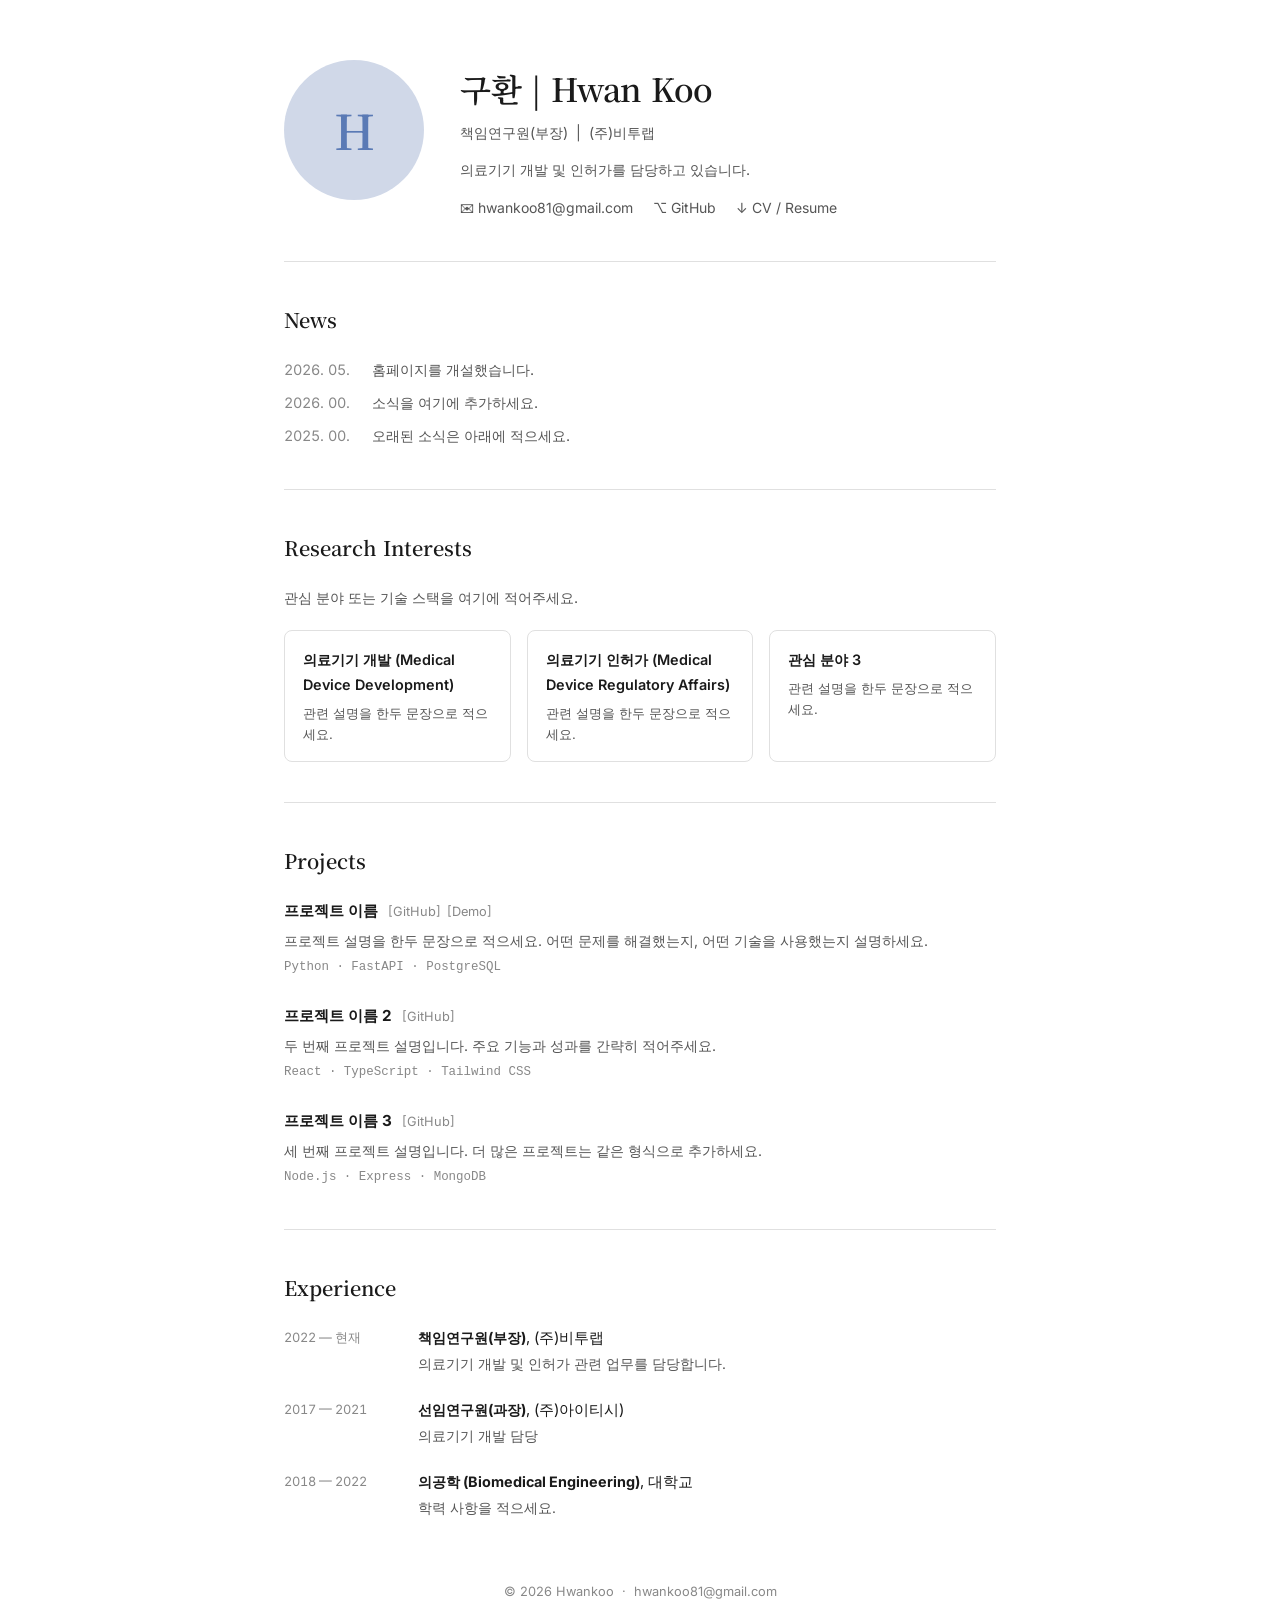
==== commit d7480b93: "Update profile info and experience Add name, title, bio, and work history for Hwan Koo at B2Lab.  Co" ====
--- a/index.html
+++ b/index.html
@@ -21,11 +21,10 @@
       </div>
 
       <div class="profile-info">
-        <h1>Hwankoo</h1>
-        <p class="profile-title">직함 &nbsp;|&nbsp; 소속 기관</p>
+        <h1>구환 | Hwan Koo</h1>
+        <p class="profile-title">책임연구원(부장) &nbsp;|&nbsp; (주)비투랩</p>
         <p class="profile-bio">
-          안녕하세요! 이 곳에 자기소개를 적어주세요.
-          관심 분야, 하는 일, 추구하는 가치 등을 2–3문장으로 간략히 써주세요.
+          의료기기 개발 및 인허가를 담당하고 있습니다.
         </p>
         <ul class="profile-links">
           <li><a href="mailto:hwankoo81@gmail.com">✉ hwankoo81@gmail.com</a></li>
@@ -55,11 +54,11 @@
       <p class="section-desc">관심 분야 또는 기술 스택을 여기에 적어주세요.</p>
       <div class="interest-grid">
         <div class="interest-card">
-          <h3>관심 분야 1</h3>
+          <h3>의료기기 개발 (Medical Device Development)</h3>
           <p>관련 설명을 한두 문장으로 적으세요.</p>
         </div>
         <div class="interest-card">
-          <h3>관심 분야 2</h3>
+          <h3>의료기기 인허가 (Medical Device Regulatory Affairs)</h3>
           <p>관련 설명을 한두 문장으로 적으세요.</p>
         </div>
         <div class="interest-card">
@@ -116,23 +115,23 @@
       <h2>Experience</h2>
       <ul class="exp-list">
         <li>
-          <span class="exp-date">2024 — 현재</span>
+          <span class="exp-date">2022 — 현재</span>
           <div>
-            <strong>직책</strong>, 회사 / 기관
-            <p>업무 내용을 간략히 적으세요.</p>
+            <strong>책임연구원(부장)</strong>, (주)비투랩
+            <p>의료기기 개발 및 인허가 관련 업무를 담당합니다.</p>
           </div>
         </li>
         <li>
-          <span class="exp-date">2022 — 2024</span>
+          <span class="exp-date">2017 — 2021</span>
           <div>
-            <strong>직책</strong>, 회사 / 기관
-            <p>이전 경력을 여기에 기재하세요.</p>
+            <strong>선임연구원(과장)</strong>, (주)아이티시)
+            <p>의료기기 개발 담당</p>
           </div>
         </li>
         <li>
           <span class="exp-date">2018 — 2022</span>
           <div>
-            <strong>전공</strong>, 대학교
+            <strong>의공학 (Biomedical Engineering)</strong>, 대학교
             <p>학력 사항을 적으세요.</p>
           </div>
         </li>
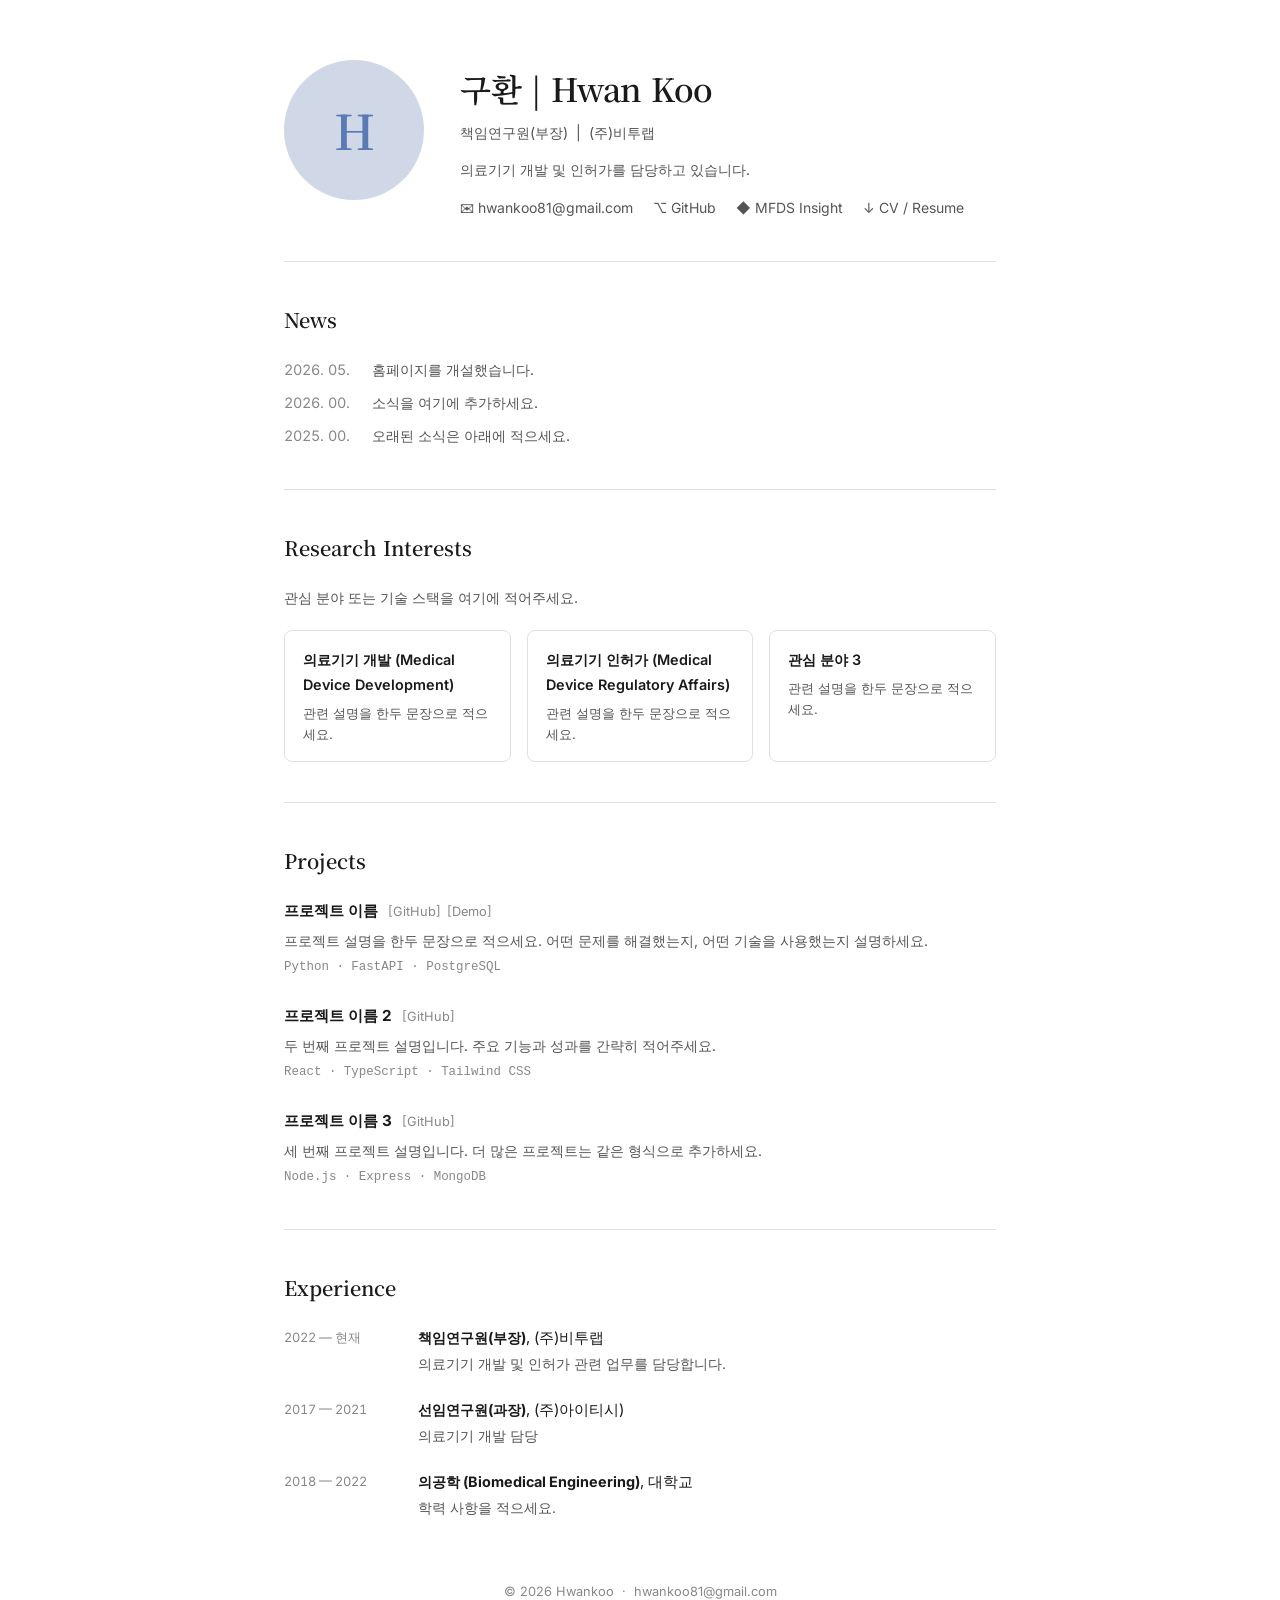
==== commit 3348b313: "MFDS Insight 링크 추가" ====
--- a/index.html
+++ b/index.html
@@ -29,6 +29,7 @@
         <ul class="profile-links">
           <li><a href="mailto:hwankoo81@gmail.com">✉ hwankoo81@gmail.com</a></li>
           <li><a href="https://github.com/hwankoo" target="_blank" rel="noopener">⌥ GitHub</a></li>
+	  <li><a href="/mfds-insight/">◆ MFDS Insight</a></li>
           <li><a href="#" target="_blank" rel="noopener">↓ CV / Resume</a></li>
         </ul>
       </div>
@@ -85,6 +86,7 @@
           <p>프로젝트 설명을 한두 문장으로 적으세요. 어떤 문제를 해결했는지, 어떤 기술을 사용했는지 설명하세요.</p>
           <p class="proj-stack">Python · FastAPI · PostgreSQL</p>
         </li>
+	
         <li>
           <div class="proj-title">
             <strong>프로젝트 이름 2</strong>
@@ -95,6 +97,7 @@
           <p>두 번째 프로젝트 설명입니다. 주요 기능과 성과를 간략히 적어주세요.</p>
           <p class="proj-stack">React · TypeScript · Tailwind CSS</p>
         </li>
+
         <li>
           <div class="proj-title">
             <strong>프로젝트 이름 3</strong>
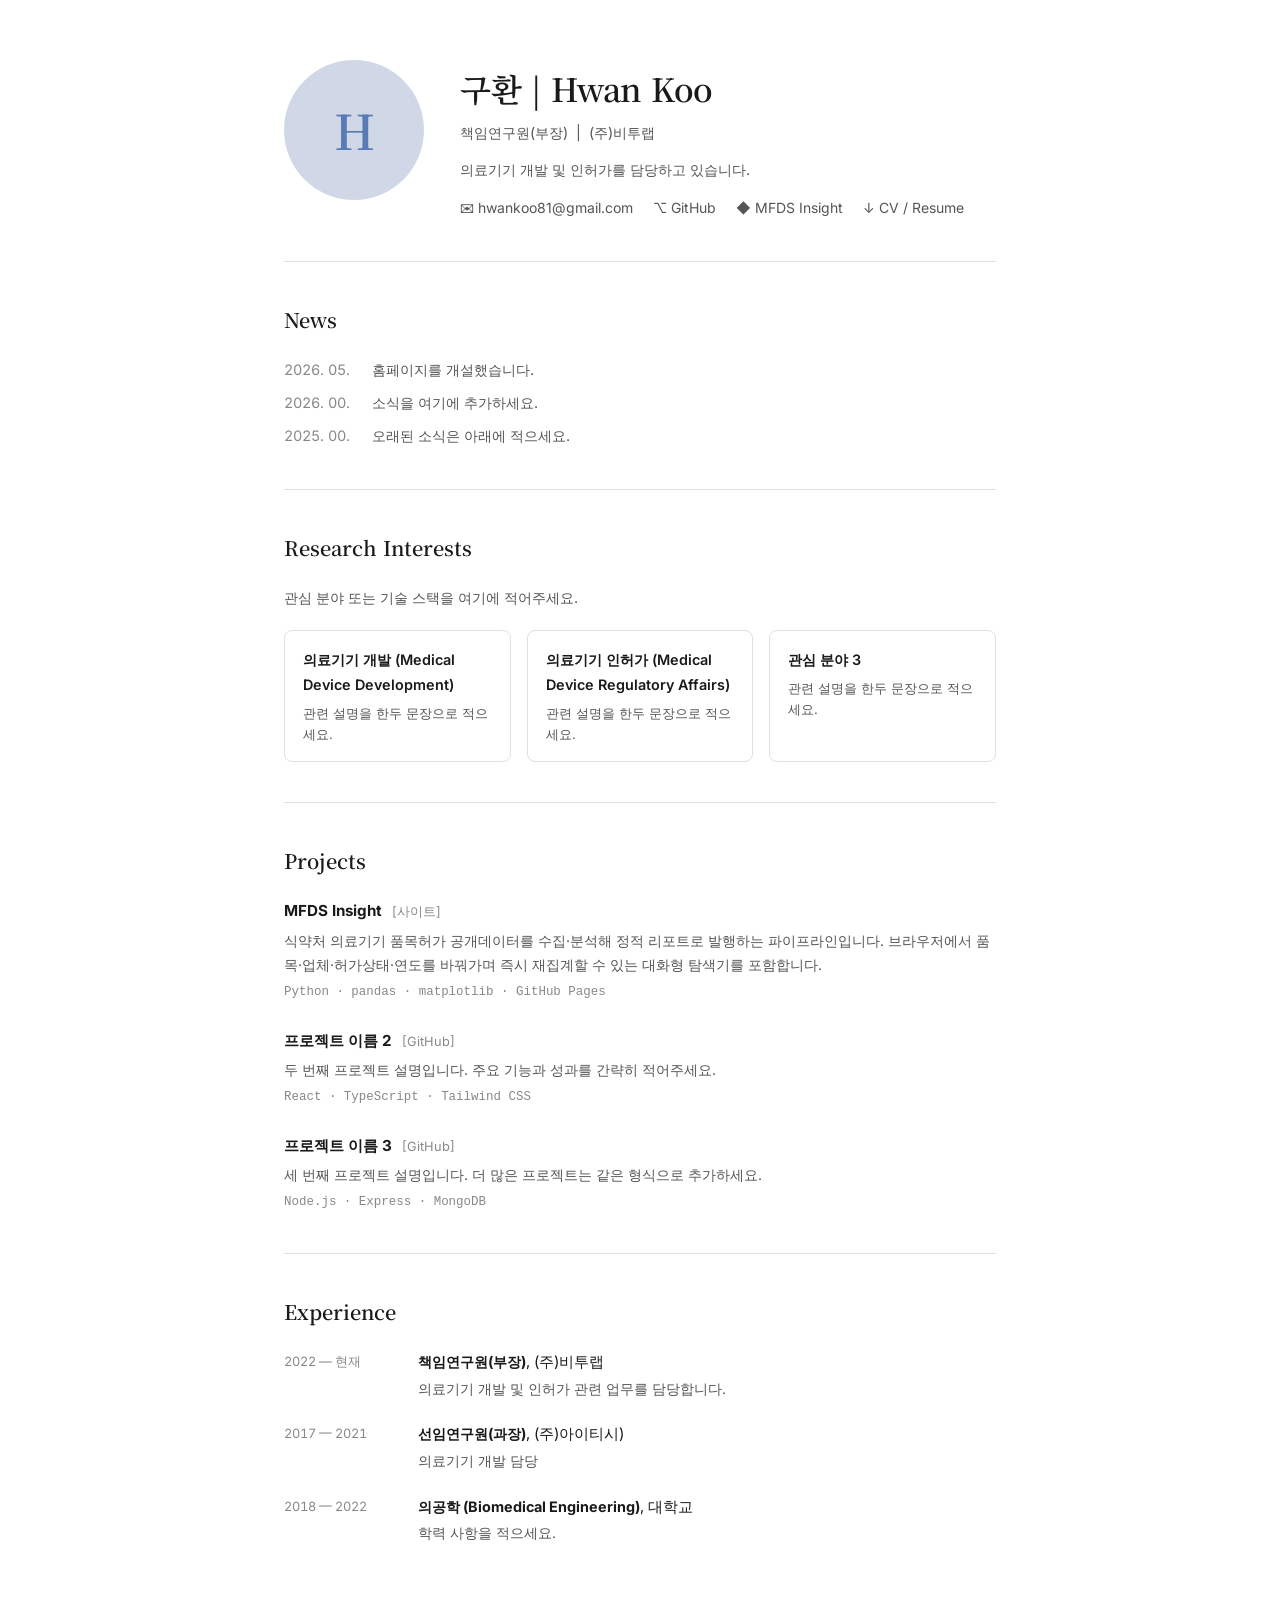
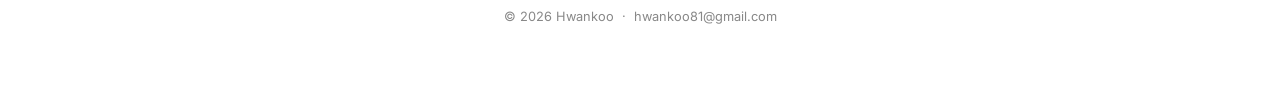
==== commit 45feecab: "MFDS Insight 링크 추가 수정" ====
--- a/index.html
+++ b/index.html
@@ -77,15 +77,16 @@
       <ul class="project-list">
         <li>
           <div class="proj-title">
-            <strong>프로젝트 이름</strong>
+	    <strong>MFDS Insight</strong> 
             <span class="proj-links">
-              <a href="#" target="_blank" rel="noopener">[GitHub]</a>
-              <a href="#" target="_blank" rel="noopener">[Demo]</a>
+		  <a href="/mfds-insight/">[사이트]</a>
             </span>
           </div>
-          <p>프로젝트 설명을 한두 문장으로 적으세요. 어떤 문제를 해결했는지, 어떤 기술을 사용했는지 설명하세요.</p>
-          <p class="proj-stack">Python · FastAPI · PostgreSQL</p>
-        </li>
+          <p>식약처 의료기기 품목허가 공개데이터를 수집·분석해 정적 리포트로 발행하는
+			  파이프라인입니다. 브라우저에서 품목·업체·허가상태·연도를 바꿔가며
+			  즉시 재집계할 수 있는 대화형 탐색기를 포함합니다.</p>
+	  <p class="proj-stack">Python · pandas · matplotlib · GitHub Pages</p>
+	</li>
 	
         <li>
           <div class="proj-title">
